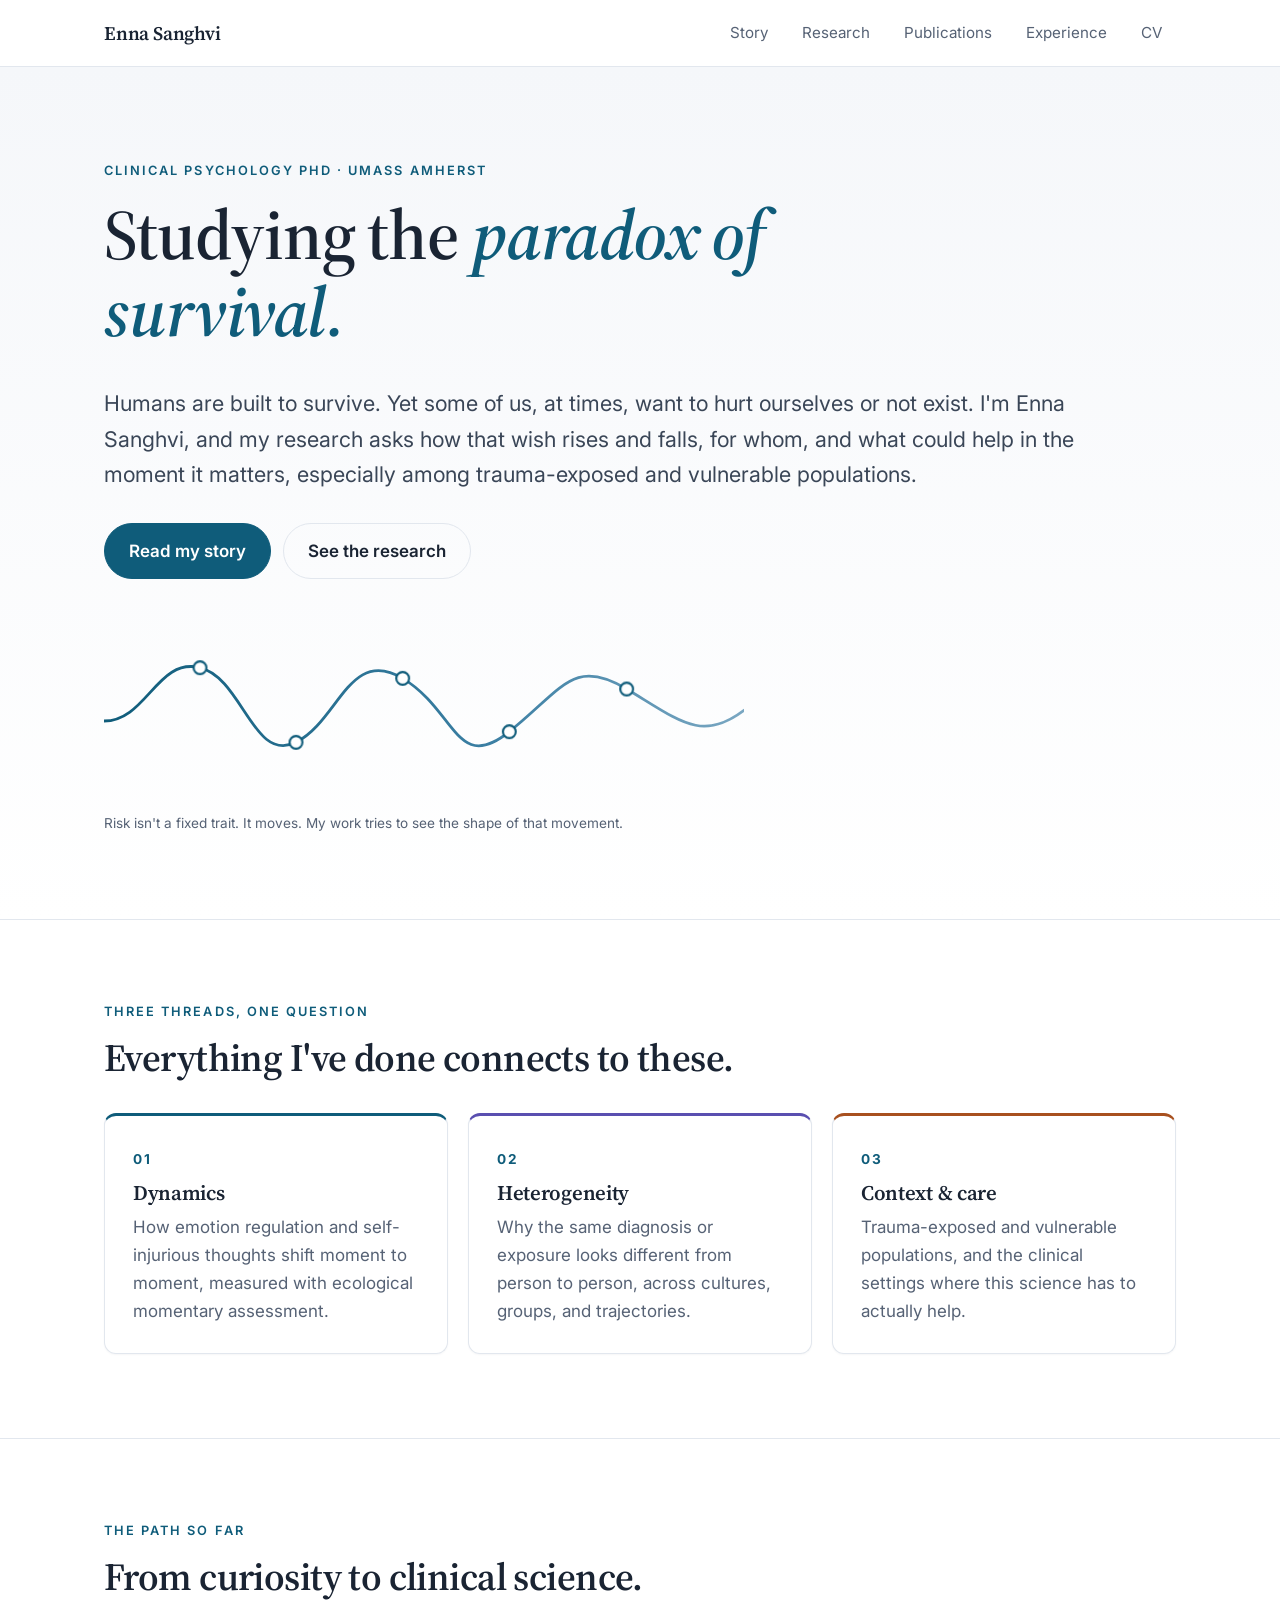
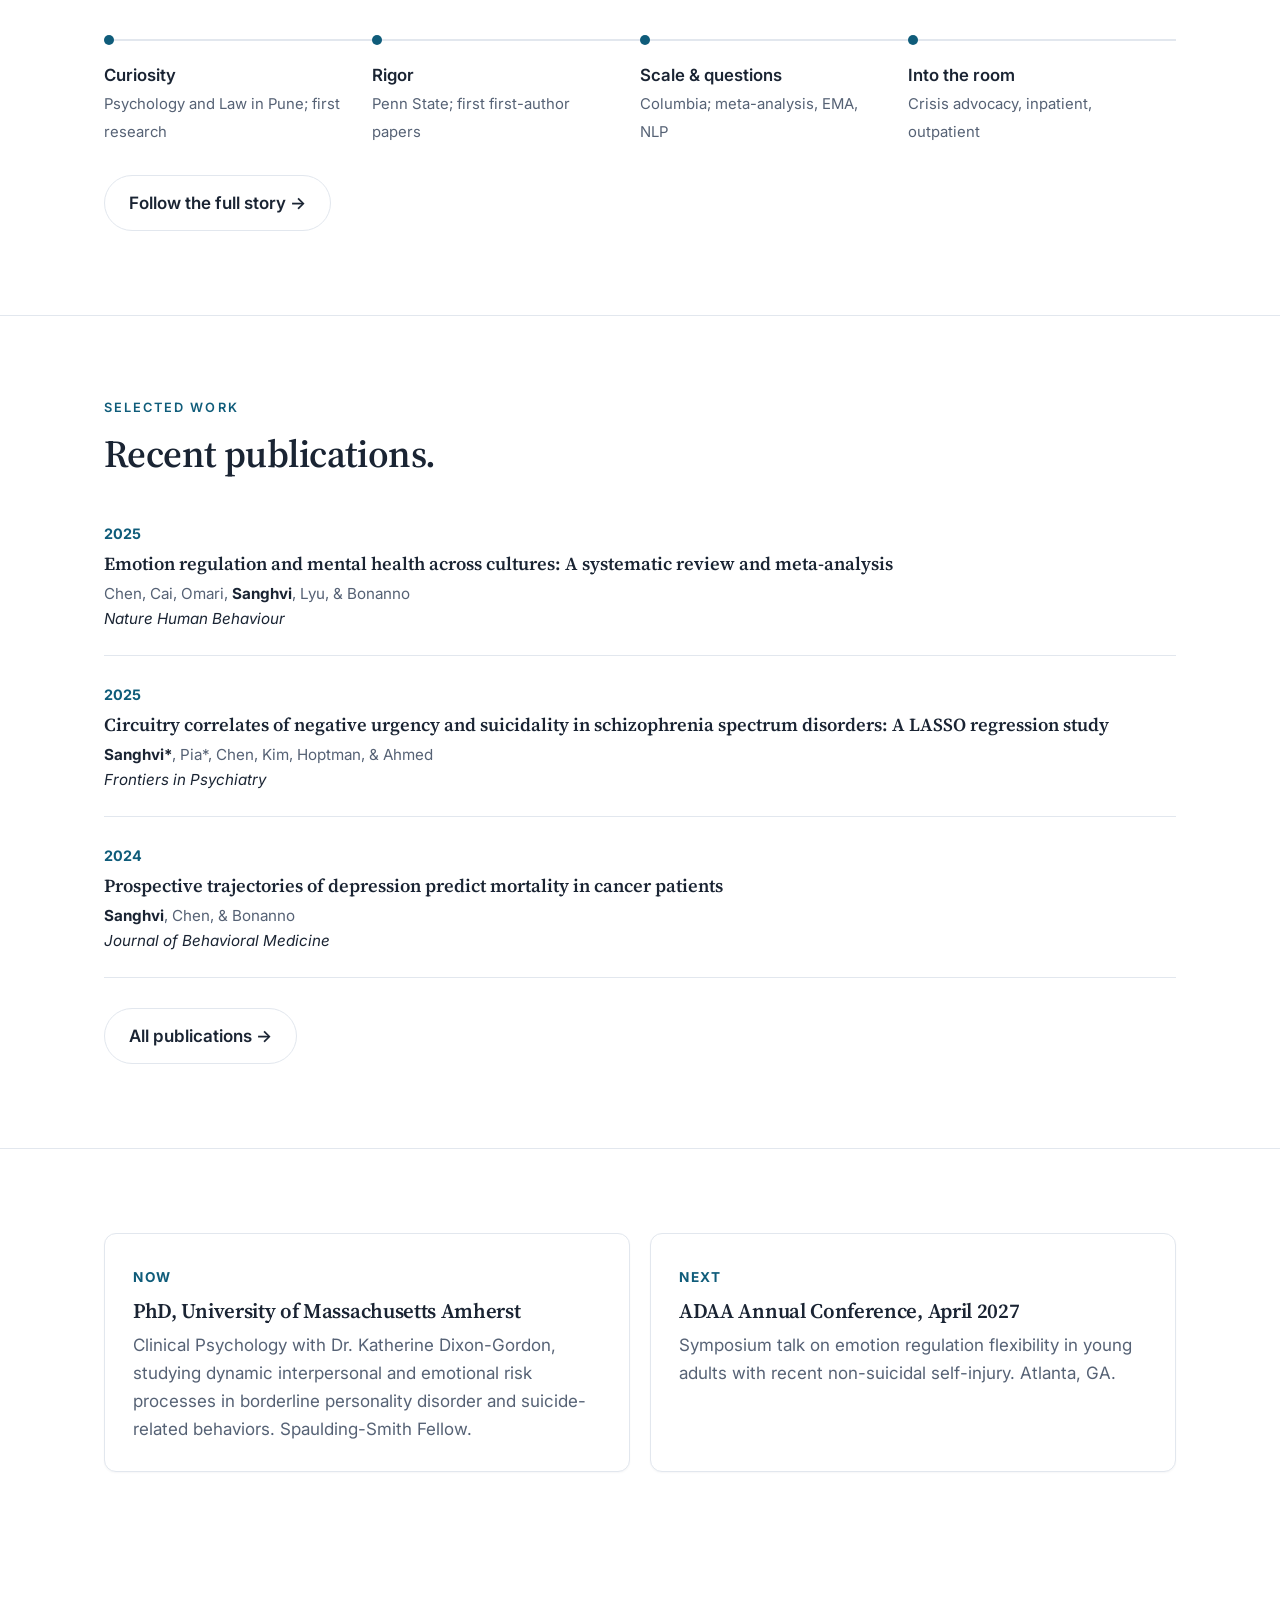
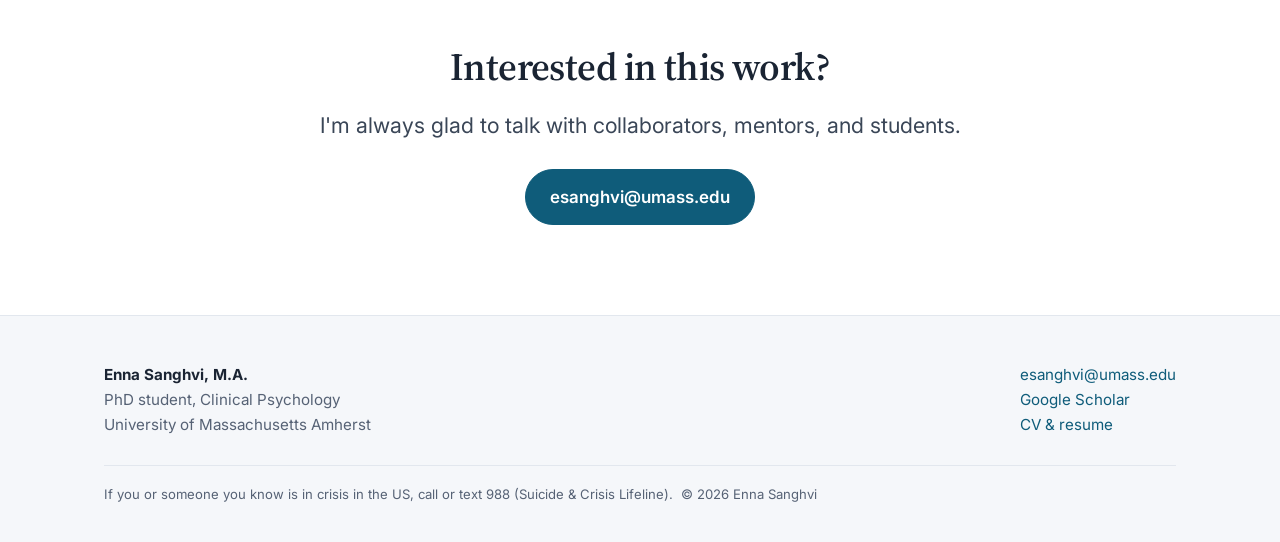
==== index.html @ 1bdb2295 "Add files via upload" ====
<!doctype html>
<html lang="en">
<head>
<meta charset="utf-8">
<meta name="viewport" content="width=device-width,initial-scale=1">
<title>Enna Sanghvi | Clinical Psychology PhD Student</title>
<meta name="description" content="Enna Sanghvi studies how emotion regulation, self-injury, and suicide-related thoughts and behaviors change over time and across contexts. PhD student in Clinical Psychology at UMass Amherst.">
<link rel="preconnect" href="https://fonts.googleapis.com">
<link rel="preconnect" href="https://fonts.gstatic.com" crossorigin>
<link href="https://fonts.googleapis.com/css2?family=Inter:wght@400;500;600&family=Source+Serif+4:ital,wght@0,500;0,600;1,500;1,600&display=swap" rel="stylesheet">
<link rel="stylesheet" href="style.css">
<script>document.documentElement.classList.add('js')</script>
</head>
<body>
<header class="site-header"><div class="wrap bar">
  <a class="brand" href="index.html">Enna Sanghvi</a>
  <button class="burger" aria-label="Menu" aria-expanded="false"><span></span><span></span></button>
  <nav class="nav" id="nav">
    <a href="story.html">Story</a><a href="research.html">Research</a><a href="publications.html">Publications</a><a href="experience.html">Experience</a><a href="cv.html">CV</a>
  </nav>
</div></header>

<main>
<section class="hero"><div class="wrap">
  <span class="eyebrow">Clinical Psychology PhD · UMass Amherst</span>
  <h1>Studying the <span class="grad">paradox of survival.</span></h1>
  <p class="lead">Humans are built to survive. Yet some of us, at times, want to hurt ourselves or not exist. I'm Enna Sanghvi, and my research asks how that wish rises and falls, for whom, and what could help in the moment it matters, especially among trauma-exposed and vulnerable populations.</p>
  <div class="actions">
    <a class="btn primary" href="story.html">Read my story</a>
    <a class="btn" href="research.html">See the research</a>
  </div>
  <svg class="pulse" viewBox="0 0 600 160" role="img" aria-label="A line fluctuating over time with measurement points, illustrating moment-to-moment change">
    <defs><linearGradient id="g" x1="0" x2="1"><stop offset="0" stop-color="#0f5c7a"/><stop offset=".6" stop-color="#3b7fa3"/><stop offset="1" stop-color="#7aa7c2"/></linearGradient></defs>
    <path class="line" d="M0 90 C40 90 50 30 90 40 S140 130 180 110 S230 20 280 50 S330 140 380 100 S440 30 490 60 S560 110 600 80"/>
    <circle cx="90" cy="40" r="6"/><circle cx="180" cy="110" r="6"/><circle cx="280" cy="50" r="6"/><circle cx="380" cy="100" r="6"/><circle cx="490" cy="60" r="6"/>
  </svg>
  <p class="cap">Risk isn't a fixed trait. It moves. My work tries to see the shape of that movement.</p>
</div></section>

<section class="section"><div class="wrap">
  <span class="eyebrow">Three threads, one question</span>
  <h2 class="reveal">Everything I've done connects to these.</h2>
  <div class="grid g3" style="margin-top:34px">
    <a class="card d reveal" href="research.html#dynamics"><span class="num">01</span><h3>Dynamics</h3><p>How emotion regulation and self-injurious thoughts shift moment to moment, measured with ecological momentary assessment.</p></a>
    <a class="card h reveal" href="research.html#heterogeneity"><span class="num">02</span><h3>Heterogeneity</h3><p>Why the same diagnosis or exposure looks different from person to person, across cultures, groups, and trajectories.</p></a>
    <a class="card c reveal" href="research.html#context"><span class="num">03</span><h3>Context &amp; care</h3><p>Trauma-exposed and vulnerable populations, and the clinical settings where this science has to actually help.</p></a>
  </div>
</div></section>

<section class="section"><div class="wrap">
  <span class="eyebrow">The path so far</span>
  <h2 class="reveal">From curiosity to clinical science.</h2>
  <div class="path reveal" style="margin-top:40px">
    <div class="step"><b>Curiosity</b><span>Psychology and Law in Pune; first research</span></div>
    <div class="step"><b>Rigor</b><span>Penn State; first first-author papers</span></div>
    <div class="step"><b>Scale &amp; questions</b><span>Columbia; meta-analysis, EMA, NLP</span></div>
    <div class="step"><b>Into the room</b><span>Crisis advocacy, inpatient, outpatient</span></div>
  </div>
  <div class="actions"><a class="btn" href="story.html">Follow the full story →</a></div>
</div></section>

<section class="section"><div class="wrap">
  <span class="eyebrow">Selected work</span>
  <h2 class="reveal">Recent publications.</h2>
  <ul class="pubs" style="margin-top:20px">
    <li class="pub reveal"><span class="yr">2025</span><div class="t">Emotion regulation and mental health across cultures: A systematic review and meta-analysis</div><div class="a">Chen, Cai, Omari, <b>Sanghvi</b>, Lyu, &amp; Bonanno</div><div class="j">Nature Human Behaviour</div></li>
    <li class="pub reveal"><span class="yr">2025</span><div class="t">Circuitry correlates of negative urgency and suicidality in schizophrenia spectrum disorders: A LASSO regression study</div><div class="a"><b>Sanghvi*</b>, Pia*, Chen, Kim, Hoptman, &amp; Ahmed</div><div class="j">Frontiers in Psychiatry</div></li>
    <li class="pub reveal"><span class="yr">2024</span><div class="t">Prospective trajectories of depression predict mortality in cancer patients</div><div class="a"><b>Sanghvi</b>, Chen, &amp; Bonanno</div><div class="j">Journal of Behavioral Medicine</div></li>
  </ul>
  <div class="actions"><a class="btn" href="publications.html">All publications →</a></div>
</div></section>

<section class="section"><div class="wrap">
  <div class="grid g2">
    <div class="card reveal"><span class="num">NOW</span><h3>PhD, University of Massachusetts Amherst</h3><p>Clinical Psychology with Dr. Katherine Dixon-Gordon, studying dynamic interpersonal and emotional risk processes in borderline personality disorder and suicide-related behaviors. Spaulding-Smith Fellow.</p></div>
    <div class="card reveal"><span class="num">NEXT</span><h3>ADAA Annual Conference, April 2027</h3><p>Symposium talk on emotion regulation flexibility in young adults with recent non-suicidal self-injury. Atlanta, GA.</p></div>
  </div>
</div></section>

<section class="cta"><div class="wrap reveal">
  <h2>Interested in this work?</h2>
  <p class="lead" style="margin:0 auto 26px">I'm always glad to talk with collaborators, mentors, and students.</p>
  <a class="btn primary" href="mailto:esanghvi@umass.edu">esanghvi@umass.edu</a>
</div></section>
</main>

<footer class="site-footer"><div class="wrap">
  <div class="foot-grid">
    <div><strong>Enna Sanghvi, M.A.</strong><br>PhD student, Clinical Psychology<br>University of Massachusetts Amherst</div>
    <div><a href="mailto:esanghvi@umass.edu">esanghvi@umass.edu</a><br><a href="https://scholar.google.com/citations?user=xVCnvcsAAAAJ&amp;hl=en">Google Scholar</a><br><a href="cv.html">CV &amp; resume</a></div>
  </div>
  <p class="fine">If you or someone you know is in crisis in the US, call or text 988 (Suicide &amp; Crisis Lifeline). &nbsp;© <span id="yr"></span> Enna Sanghvi</p>
</div></footer>
<script src="script.js"></script>
</body>
</html>
---- style.css ----
:root{
  --bg:#ffffff;--bg2:#f5f7fa;--card:#ffffff;--line:#e2e7ee;--text:#1a2433;--muted:#566275;
  --accent:#0f5c7a;--accent2:#a8501f;--accent3:#5a4fb0;--maxw:1120px;--r:12px;
  --sans:"Inter",system-ui,-apple-system,"Segoe UI",Roboto,sans-serif;
  --disp:"Source Serif 4",Georgia,"Times New Roman",serif;
  --ui:"Inter",system-ui,sans-serif;
}
*{box-sizing:border-box}
html{scroll-behavior:smooth}
body{margin:0;background:var(--bg);color:var(--text);font:17px/1.65 var(--sans);-webkit-font-smoothing:antialiased}
[hidden]{display:none!important}
a{color:var(--accent);text-decoration:none}
a:hover{text-decoration:underline}
img,svg{max-width:100%}
.wrap{max-width:var(--maxw);margin:0 auto;padding:0 24px}

/* header */
.site-header{position:sticky;top:0;z-index:50;backdrop-filter:blur(14px);background:rgba(255,255,255,.9);border-bottom:1px solid var(--line)}
.bar{display:flex;align-items:center;justify-content:space-between;height:66px}
.brand{font:600 1.2rem var(--disp);color:var(--text);letter-spacing:-.01em}
.brand:hover{text-decoration:none;color:var(--accent)}
.nav{display:flex;gap:6px}
.nav a{color:var(--muted);padding:8px 14px;border-radius:999px;font-size:.95rem}
.nav a:hover{color:var(--text);background:var(--card);text-decoration:none}
.nav a.active{color:#fff;background:var(--accent)}
.burger{display:none;background:none;border:0;width:40px;height:40px;cursor:pointer;position:relative}
.burger span{position:absolute;left:9px;right:9px;height:2px;background:var(--text);transition:.25s}
.burger span:first-child{top:15px}.burger span:last-child{top:23px}
.burger[aria-expanded=true] span:first-child{top:19px;transform:rotate(45deg)}
.burger[aria-expanded=true] span:last-child{top:19px;transform:rotate(-45deg)}

/* type */
h1,h2,h3{font-family:var(--disp);line-height:1.1;letter-spacing:-.015em;margin:0 0 .5em}
h1{font-size:clamp(2.4rem,6vw,4.4rem);font-weight:600}
h2{font-size:clamp(1.7rem,3.6vw,2.4rem);font-weight:600}
h3{font-size:1.3rem;font-weight:600}
p{margin:0 0 1.1em}
.eyebrow{font:600 .8rem var(--ui);letter-spacing:.16em;text-transform:uppercase;color:var(--accent);margin-bottom:18px;display:block}
.lead{font-size:clamp(1.1rem,2vw,1.35rem);color:#3a4657;max-width:46em}
.grad{color:var(--accent);font-style:italic}
.muted{color:var(--muted)}

/* layout */
.section{padding:84px 0;border-top:1px solid var(--line)}
.section:first-of-type{border-top:0}
.page-head{padding:92px 0 40px;background:linear-gradient(180deg,var(--bg2),var(--bg))}
.hero{padding:96px 0 70px;background:linear-gradient(180deg,var(--bg2),var(--bg))}
.hero h1{max-width:12em}
.actions{display:flex;flex-wrap:wrap;gap:12px;margin-top:30px}
.btn{display:inline-block;padding:13px 24px;border-radius:999px;font-weight:600;border:1px solid var(--line);color:var(--text);transition:.2s}
.btn:hover{text-decoration:none;border-color:var(--accent);transform:translateY(-2px)}
.btn.primary{background:var(--accent);color:#fff;border-color:var(--accent)}
.btn.primary:hover{box-shadow:0 8px 30px rgba(15,92,122,.25)}
.grid{display:grid;gap:20px}
.g3{grid-template-columns:repeat(3,1fr)}
.g2{grid-template-columns:repeat(2,1fr)}
.card{background:var(--card);border:1px solid var(--line);border-radius:var(--r);padding:28px;transition:.25s;box-shadow:0 1px 2px rgba(20,35,60,.04)}
a.card{display:block;color:inherit}
a.card:hover{text-decoration:none;border-color:var(--accent);transform:translateY(-3px);box-shadow:0 10px 28px rgba(20,35,60,.10)}
.card .num{font:700 .85rem var(--ui);color:var(--accent);letter-spacing:.12em}
.card h3{margin:10px 0 8px}
.card p{color:var(--muted);margin:0}
.card.d{border-top:3px solid var(--accent)}
.card.h{border-top:3px solid var(--accent3)}
.card.c{border-top:3px solid var(--accent2)}
.chip{display:inline-block;font:600 .72rem var(--ui);letter-spacing:.08em;text-transform:uppercase;padding:4px 10px;border-radius:999px;border:1px solid var(--line);color:var(--muted);margin:0 6px 6px 0}
.chip.dynamics{color:var(--accent);border-color:rgba(15,92,122,.4)}
.chip.heterogeneity{color:var(--accent3);border-color:rgba(90,79,176,.4)}
.chip.context{color:var(--accent2);border-color:rgba(168,80,31,.4)}

/* hero visual */
.pulse{width:100%;max-width:640px;margin-top:46px}
.pulse .line{fill:none;stroke:url(#g);stroke-width:2.6;stroke-linecap:round;stroke-dasharray:1400;stroke-dashoffset:1400;animation:draw 3.6s .3s ease forwards}
.pulse circle{fill:#fff;stroke:var(--accent);stroke-width:2;opacity:0;animation:pop .5s ease forwards}
.pulse circle:nth-of-type(1){animation-delay:.9s}.pulse circle:nth-of-type(2){animation-delay:1.5s}
.pulse circle:nth-of-type(3){animation-delay:2.1s}.pulse circle:nth-of-type(4){animation-delay:2.7s}
.pulse circle:nth-of-type(5){animation-delay:3.3s}
.cap{font-size:.85rem;color:var(--muted);margin-top:8px}
@keyframes draw{to{stroke-dashoffset:0}}
@keyframes pop{to{opacity:1}}

/* path steps */
.path{display:grid;grid-template-columns:repeat(4,1fr);gap:0;counter-reset:s}
.step{padding:24px 22px 0 0;border-top:2px solid var(--line);position:relative}
.step::before{content:"";position:absolute;top:-6px;left:0;width:10px;height:10px;border-radius:50%;background:var(--accent)}
.step b{display:block;font:600 1.05rem var(--ui);margin-bottom:4px}
.step span{color:var(--muted);font-size:.93rem}

/* chapters (story) */
.chapter{display:grid;grid-template-columns:220px 1fr;gap:40px;padding:56px 0;border-top:1px solid var(--line)}
.chapter .side{position:sticky;top:100px;align-self:start}
.chapter .big{font:600 3.6rem/1 var(--disp);color:var(--line)}
.chapter .when{color:var(--muted);font-size:.9rem;margin-top:8px}
.chapter h2{font-size:clamp(1.6rem,3.4vw,2.2rem)}
.pull{margin:28px 0;padding:6px 0 6px 22px;border-left:3px solid var(--accent);font:500 1.25rem/1.45 var(--disp);color:var(--text)}
.thread{background:var(--bg2);border:1px solid var(--line);border-radius:14px;padding:16px 20px;margin-top:22px;font-size:.95rem;color:var(--muted)}
.thread b{color:var(--text)}

/* theme blocks (research) */
.theme{display:grid;grid-template-columns:1fr 1fr;gap:48px;padding:60px 0;border-top:1px solid var(--line)}
.theme ul{padding-left:1.1em;color:var(--muted)}
.theme li{margin-bottom:.5em}
.tag-row{margin-top:18px}
.method{display:flex;flex-wrap:wrap;gap:10px}
.method span{background:var(--card);border:1px solid var(--line);padding:8px 16px;border-radius:999px;font-size:.92rem}

/* filters */
.filters{display:flex;flex-wrap:wrap;gap:8px;margin:0 0 30px}
.filters button{background:none;color:var(--muted);border:1px solid var(--line);border-radius:999px;padding:8px 18px;font:600 .88rem var(--sans);cursor:pointer;transition:.2s}
.filters button:hover{color:var(--text);border-color:var(--muted)}
.filters button.on{background:var(--accent);color:#fff;border-color:var(--accent)}

/* pubs */
.pubs{list-style:none;margin:0;padding:0}
.pub{padding:24px 0;border-bottom:1px solid var(--line)}
.pub .yr{font:700 .9rem var(--ui);color:var(--accent)}
.pub .t{font:600 1.15rem/1.4 var(--disp);margin:4px 0}
.pub .a{color:var(--muted);font-size:.95rem}
.pub .a b{color:var(--text)}
.pub .j{font-style:italic;font-size:.95rem}
.sub-h{margin:64px 0 18px;font-size:1.5rem}

/* timeline (experience) */
.tl{list-style:none;margin:0;padding:0 0 0 26px;border-left:2px solid var(--line)}
.tl li{position:relative;padding:0 0 38px 14px}
.tl li::before{content:"";position:absolute;left:-34px;top:8px;width:12px;height:12px;border-radius:50%;background:var(--bg);border:2px solid var(--accent)}
.tl li[data-tags~=clinical]::before{border-color:var(--accent2)}
.tl .date{font:600 .8rem var(--ui);letter-spacing:.08em;text-transform:uppercase;color:var(--muted)}
.tl h3{margin:4px 0 2px;font-size:1.2rem}
.tl .org{color:var(--accent);font-size:.95rem;margin-bottom:8px}
.tl p{color:var(--muted);margin:0 0 .5em;font-size:.98rem}
.tl ul{margin:6px 0 0;padding-left:1.1em;color:var(--muted);font-size:.98rem}
.legend{display:flex;gap:18px;font-size:.85rem;color:var(--muted);margin-bottom:26px}
.legend i{display:inline-block;width:10px;height:10px;border-radius:50%;margin-right:6px;border:2px solid var(--accent)}
.legend i.cl{border-color:var(--accent2)}

/* cv */
.cv-grid{display:grid;grid-template-columns:200px 1fr;gap:20px 40px;padding:36px 0;border-top:1px solid var(--line)}
.cv-grid h2{font-size:1.15rem;color:var(--accent);letter-spacing:.04em}
.cv-row{display:flex;gap:20px;padding:0 0 14px}
.cv-row .y{min-width:96px;color:var(--muted);font-size:.92rem}
.cv-list{list-style:none;margin:0;padding:0}
.cv-list li{padding:0 0 10px;color:#3a4657}
details{background:var(--card);border:1px solid var(--line);border-radius:14px;padding:16px 20px}
summary{cursor:pointer;font-weight:600}
details ul{columns:2;column-gap:32px;color:var(--muted);font-size:.93rem;padding-left:1.1em}

/* cta + footer */
.cta{text-align:center;padding:90px 0}
.cta h2{max-width:14em;margin-left:auto;margin-right:auto}
.site-footer{border-top:1px solid var(--line);padding:46px 0 36px;background:var(--bg2);color:var(--muted);font-size:.95rem}
.foot-grid{display:flex;justify-content:space-between;gap:24px;flex-wrap:wrap}
.site-footer strong{color:var(--text)}
.fine{margin:28px 0 0;font-size:.82rem;border-top:1px solid var(--line);padding-top:18px}

/* reveal */
.js .reveal{opacity:0;transform:translateY(22px);transition:opacity .7s ease,transform .7s ease}
.js .reveal.in{opacity:1;transform:none}

@media(max-width:860px){
  .g3,.g2,.theme{grid-template-columns:1fr}
  .path{grid-template-columns:1fr 1fr;row-gap:30px}
  .chapter{grid-template-columns:1fr;gap:10px}
  .chapter .side{position:static;display:flex;align-items:baseline;gap:16px}
  .chapter .big{font-size:2.6rem}
  .cv-grid{grid-template-columns:1fr;gap:8px}
  details ul{columns:1}
  .burger{display:block}
  .nav{display:none;position:absolute;top:66px;left:0;right:0;background:var(--bg);flex-direction:column;padding:14px 24px 20px;border-bottom:1px solid var(--line)}
  .nav.open{display:flex}
  .section{padding:60px 0}
}
@media(prefers-reduced-motion:reduce){
  *{animation:none!important;transition:none!important}
  .pulse .line{stroke-dashoffset:0}.pulse circle{opacity:1}
  .js .reveal{opacity:1;transform:none}
}
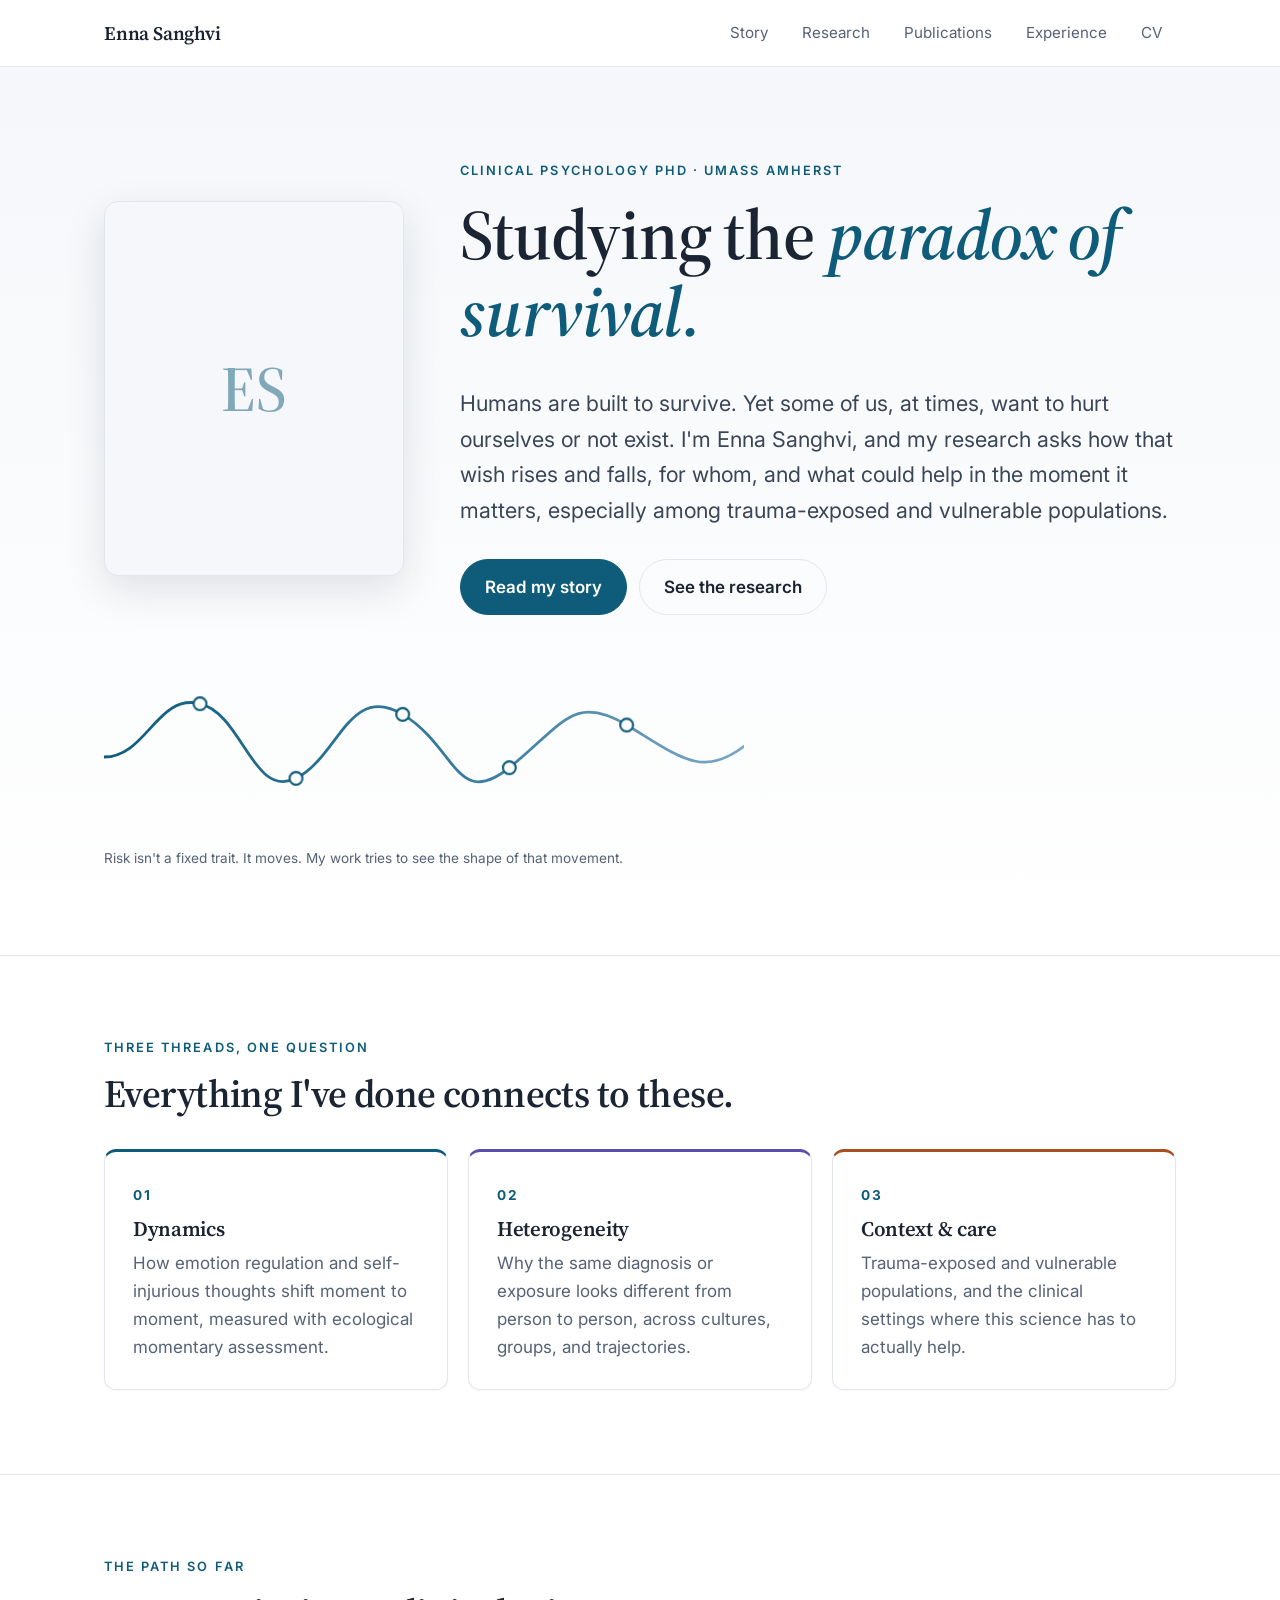
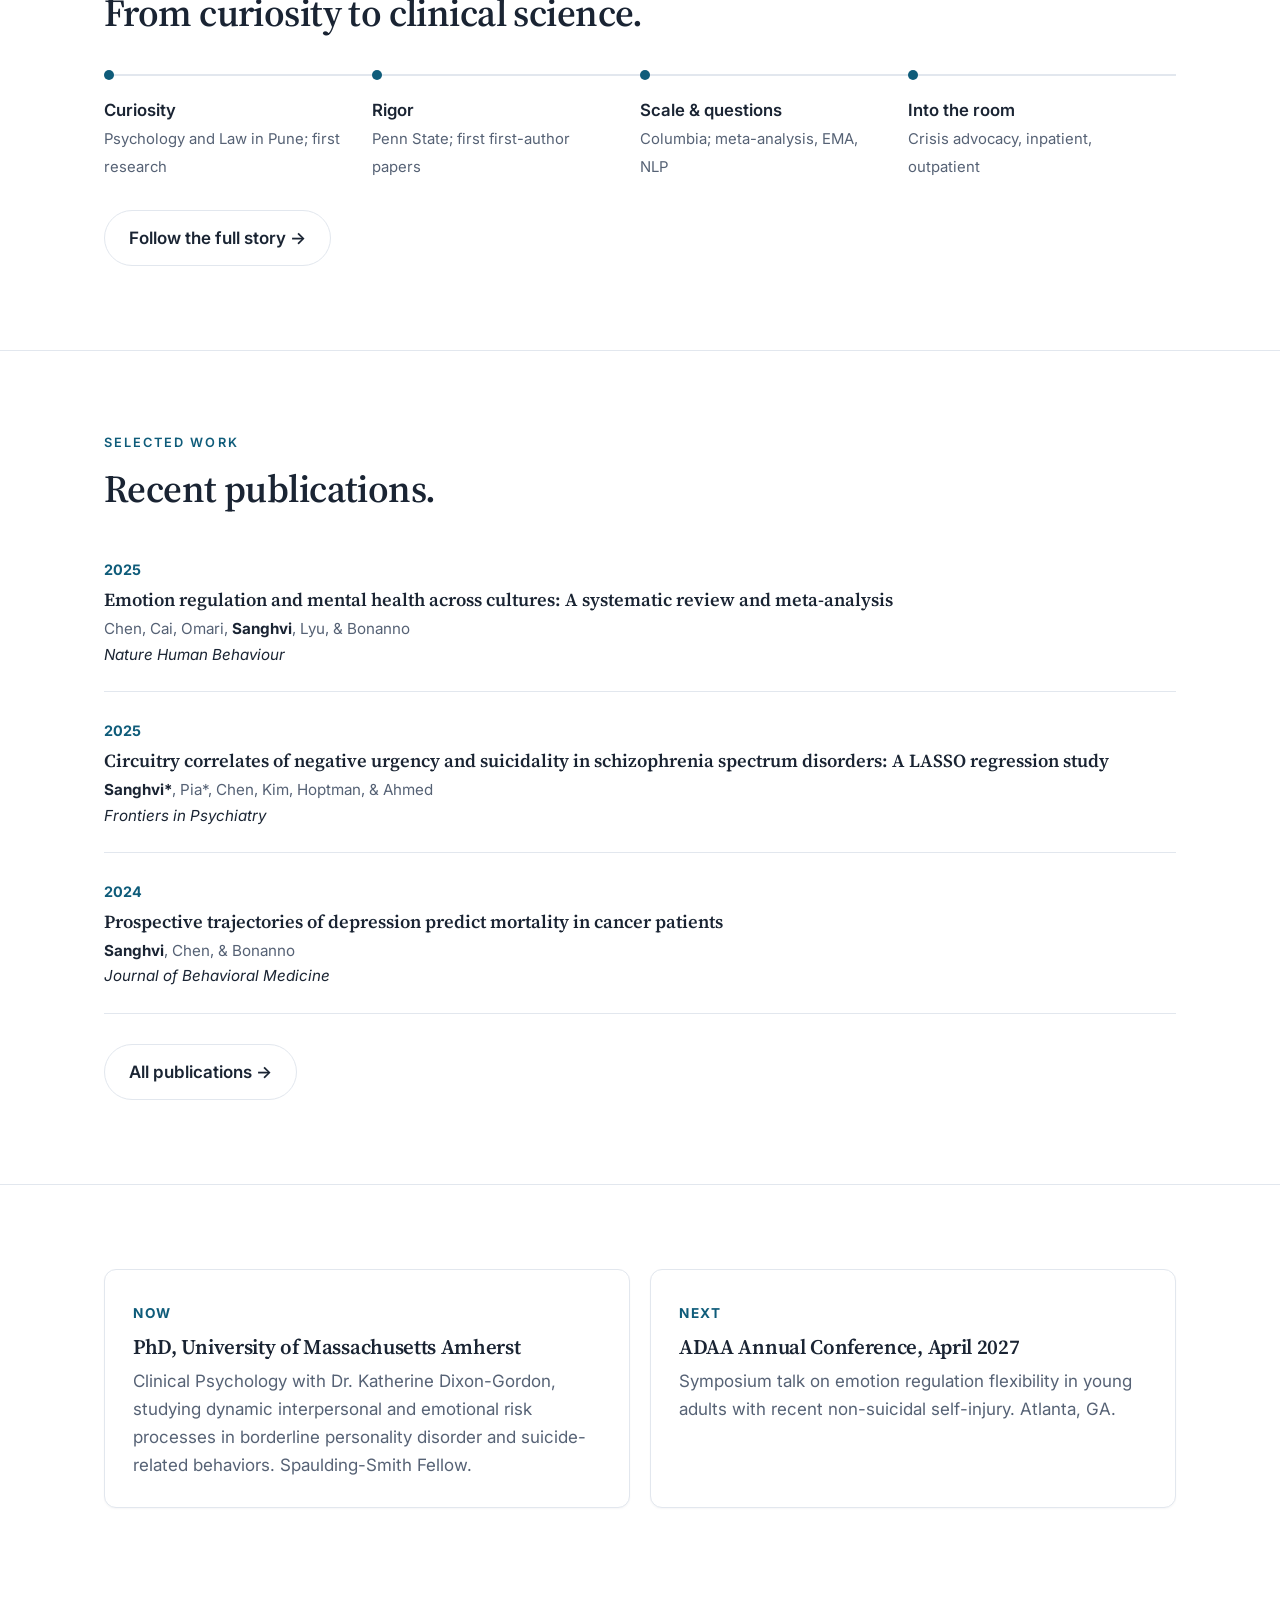
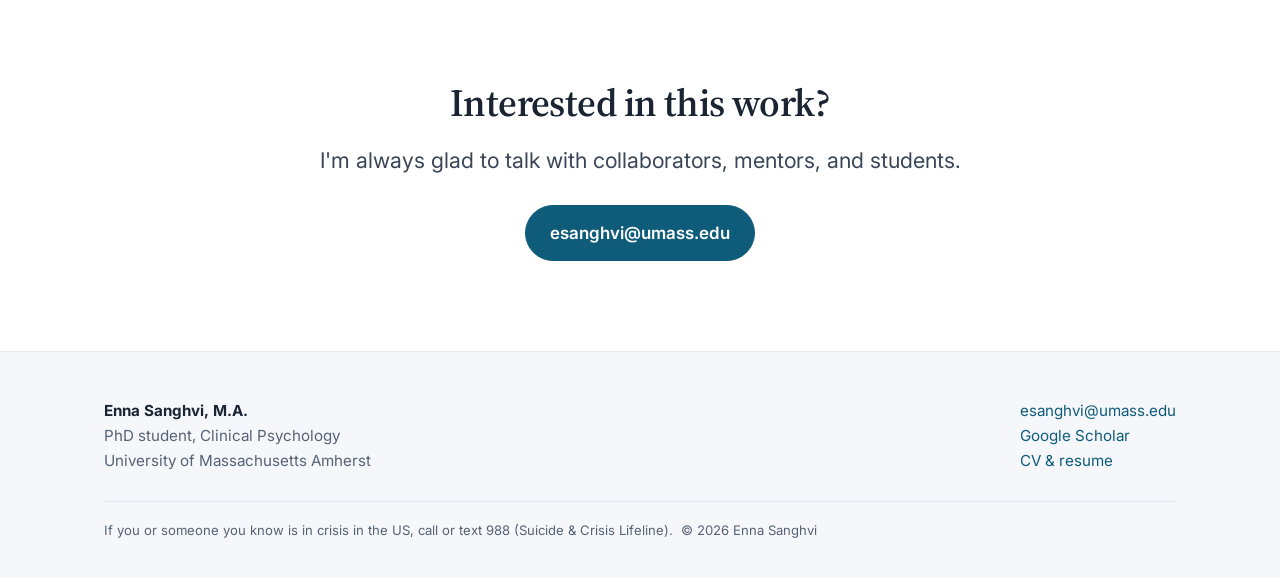
==== commit 2a2ea801: "Add files via upload" ====
--- a/index.html
+++ b/index.html
@@ -22,12 +22,17 @@
 
 <main>
 <section class="hero"><div class="wrap">
+  <div class="hero-grid">
+  <figure class="portrait"><img src="assets/headshot.jpg" alt="Portrait of Enna Sanghvi" width="640" height="800" onerror="this.parentNode.classList.add('noimg');this.remove()"></figure>
+  <div class="hero-text">
   <span class="eyebrow">Clinical Psychology PhD · UMass Amherst</span>
   <h1>Studying the <span class="grad">paradox of survival.</span></h1>
   <p class="lead">Humans are built to survive. Yet some of us, at times, want to hurt ourselves or not exist. I'm Enna Sanghvi, and my research asks how that wish rises and falls, for whom, and what could help in the moment it matters, especially among trauma-exposed and vulnerable populations.</p>
   <div class="actions">
     <a class="btn primary" href="story.html">Read my story</a>
     <a class="btn" href="research.html">See the research</a>
+  </div>
+  </div>
   </div>
   <svg class="pulse" viewBox="0 0 600 160" role="img" aria-label="A line fluctuating over time with measurement points, illustrating moment-to-moment change">
     <defs><linearGradient id="g" x1="0" x2="1"><stop offset="0" stop-color="#0f5c7a"/><stop offset=".6" stop-color="#3b7fa3"/><stop offset="1" stop-color="#7aa7c2"/></linearGradient></defs>
--- a/style.css
+++ b/style.css
@@ -175,3 +175,14 @@
   .pulse .line{stroke-dashoffset:0}.pulse circle{opacity:1}
   .js .reveal{opacity:1;transform:none}
 }
+
+/* portrait */
+.hero-grid{display:grid;grid-template-columns:300px 1fr;gap:56px;align-items:center}
+.hero-grid .hero-text h1{max-width:none}
+.portrait{margin:0;position:relative;width:100%;aspect-ratio:4/5;border-radius:14px;overflow:hidden;border:1px solid var(--line);box-shadow:0 14px 40px rgba(20,35,60,.12);background:var(--bg2)}
+.portrait img{width:100%;height:100%;object-fit:cover;display:block}
+.portrait.noimg::after{content:"ES";position:absolute;inset:0;display:flex;align-items:center;justify-content:center;font:600 4rem var(--disp);color:var(--accent);opacity:.5}
+@media(max-width:860px){
+  .hero-grid{grid-template-columns:1fr;gap:28px}
+  .portrait{max-width:240px}
+}
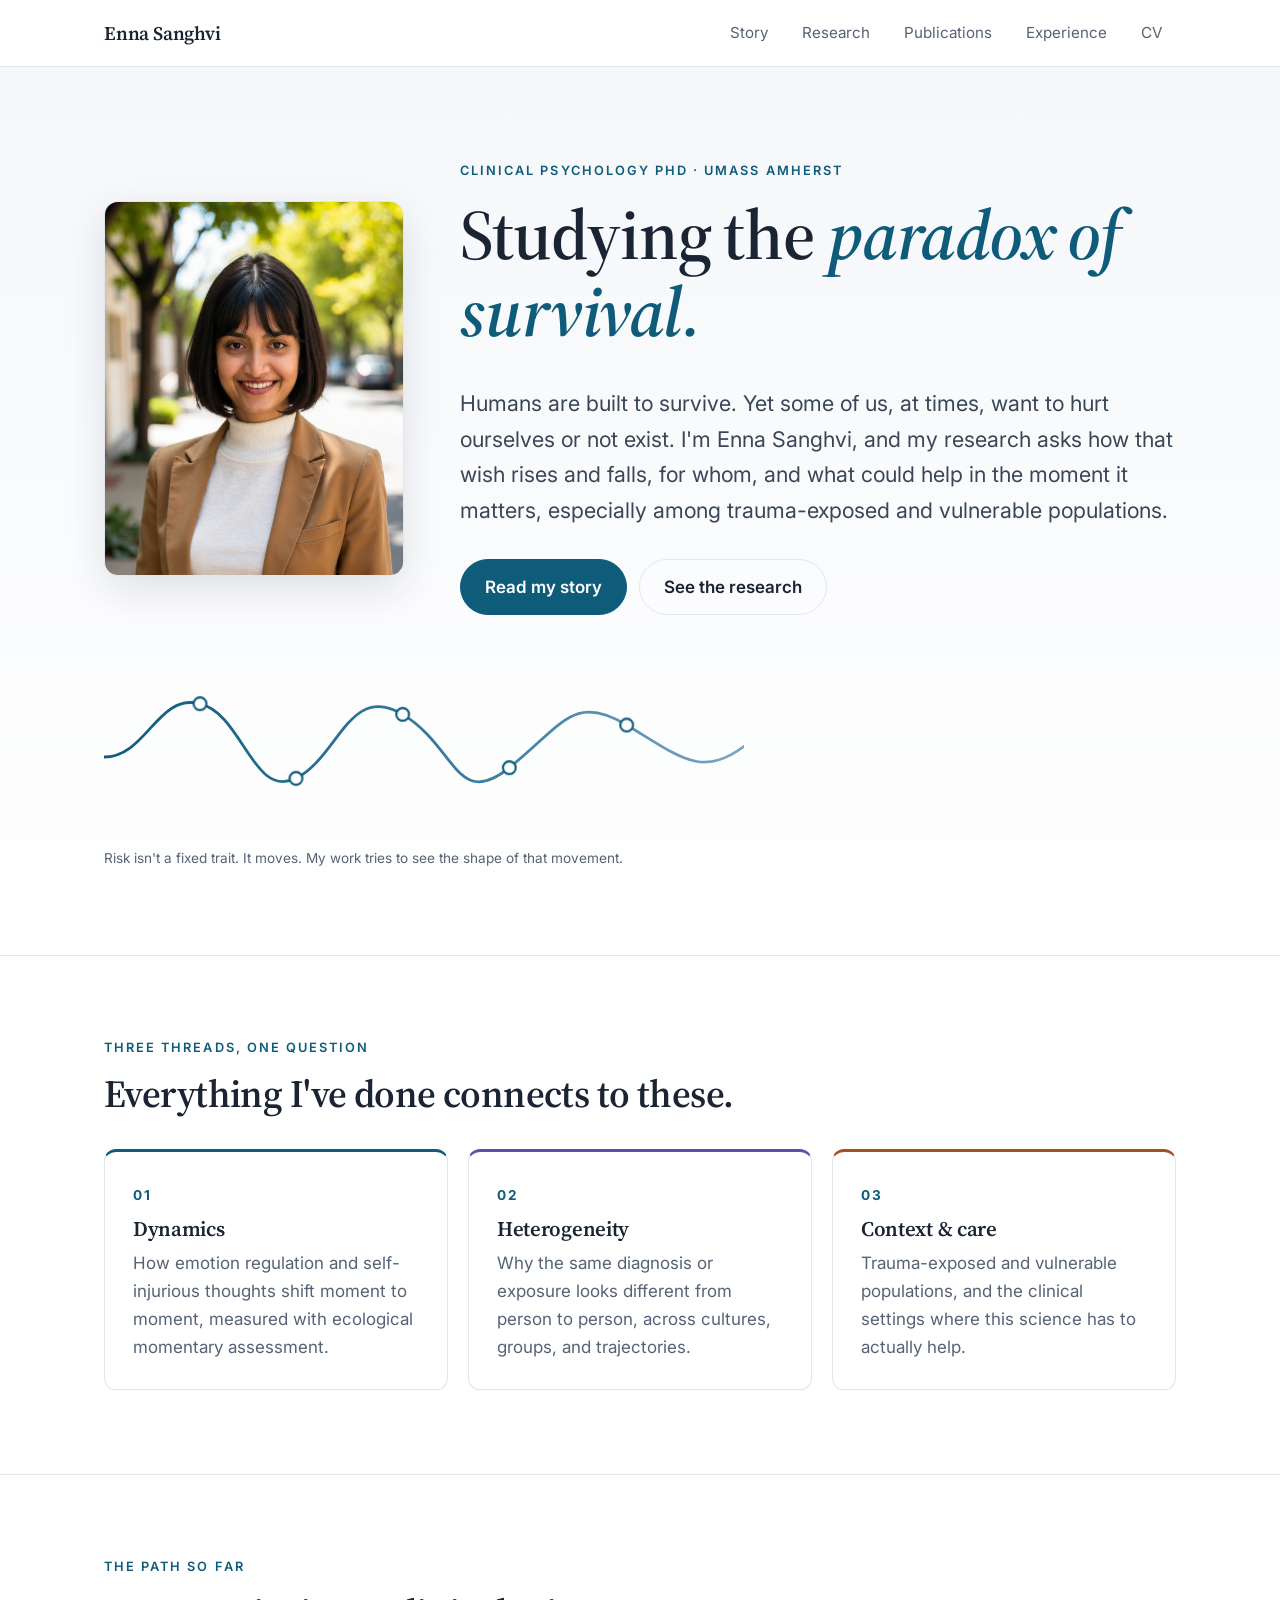
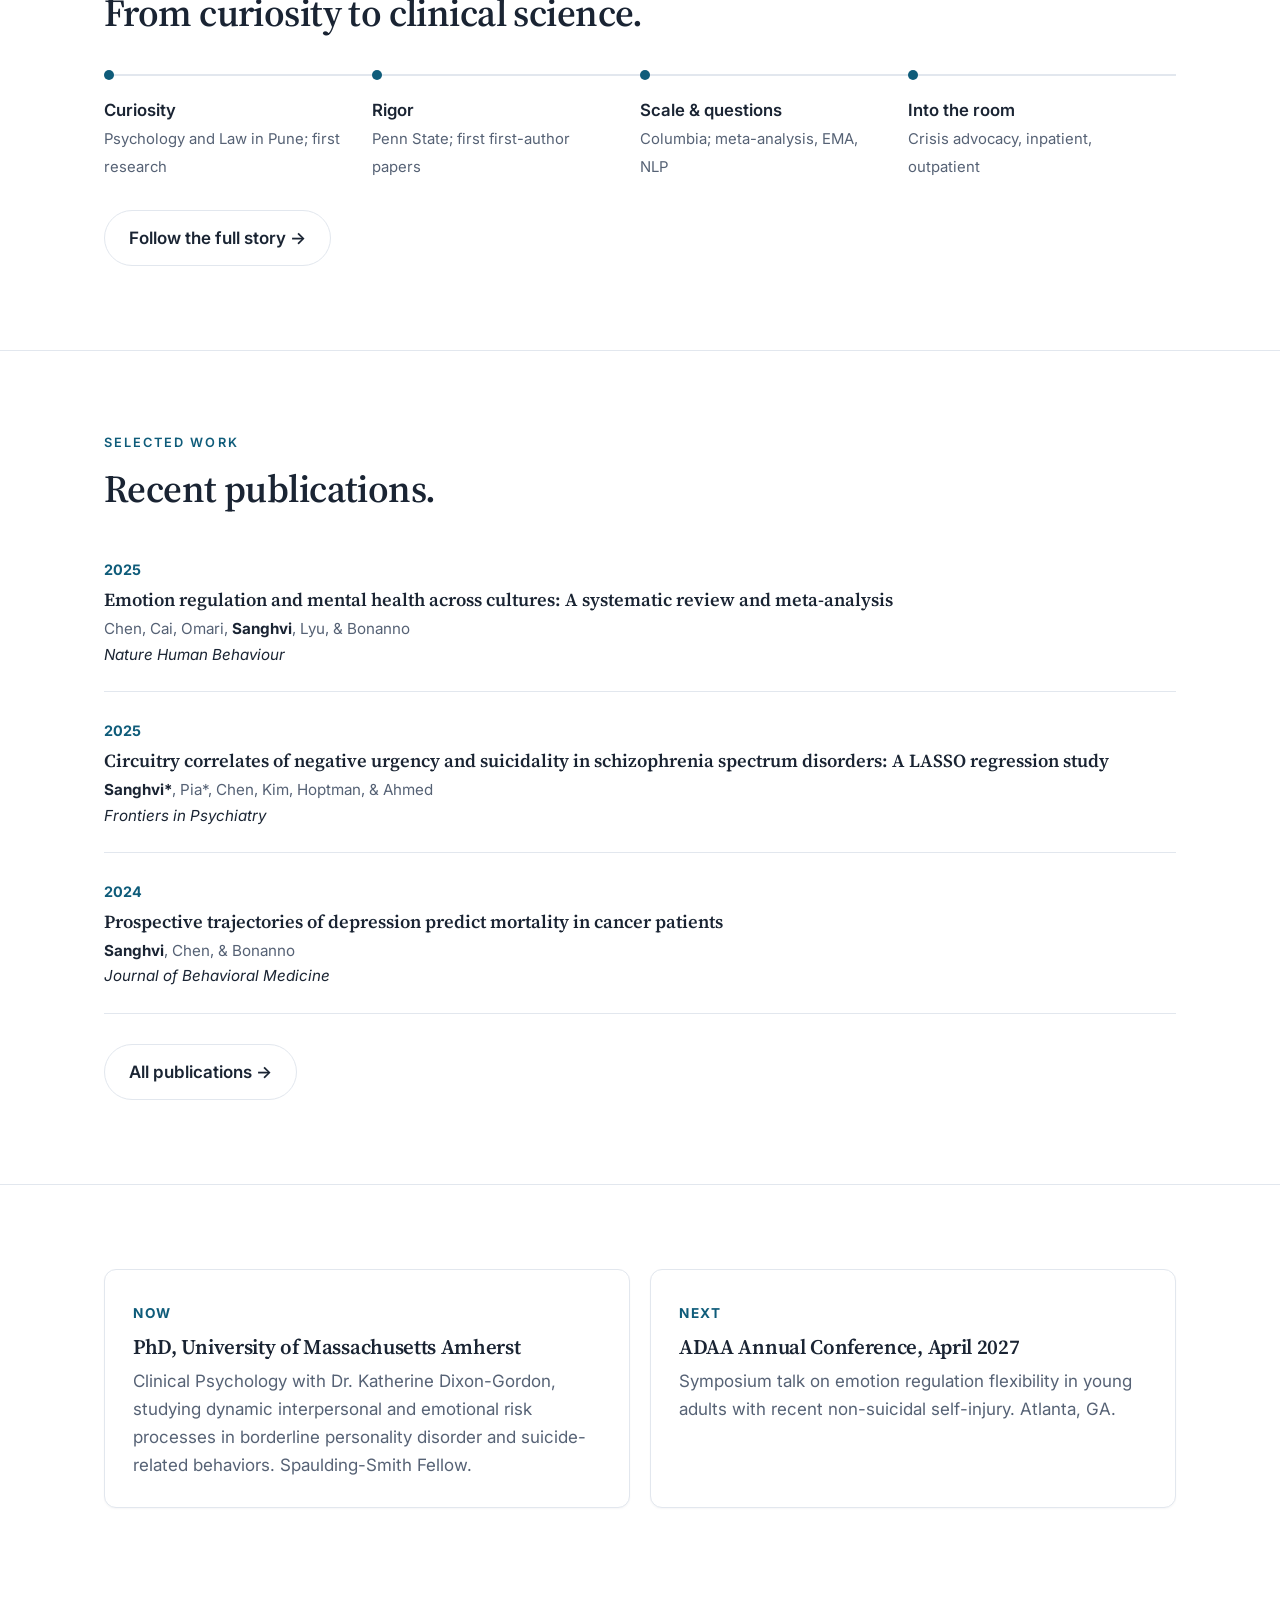
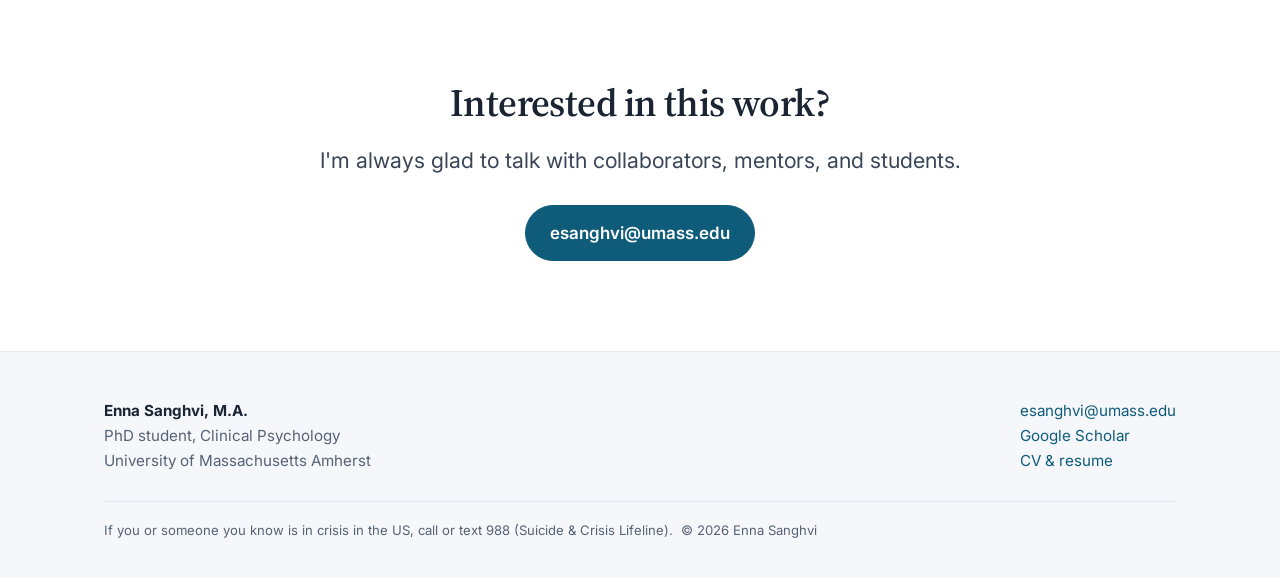
==== commit e1c1ce5d: "Add files via upload" ====
--- a/index.html
+++ b/index.html
@@ -23,7 +23,7 @@
 <main>
 <section class="hero"><div class="wrap">
   <div class="hero-grid">
-  <figure class="portrait"><img src="assets/headshot.jpg" alt="Portrait of Enna Sanghvi" width="640" height="800" onerror="this.parentNode.classList.add('noimg');this.remove()"></figure>
+  <figure class="portrait"><img src="Enna_Sanghvi.png" alt="Portrait of Enna Sanghvi" width="1254" height="1254" onerror="this.parentNode.classList.add('noimg');this.remove()"></figure>
   <div class="hero-text">
   <span class="eyebrow">Clinical Psychology PhD · UMass Amherst</span>
   <h1>Studying the <span class="grad">paradox of survival.</span></h1>
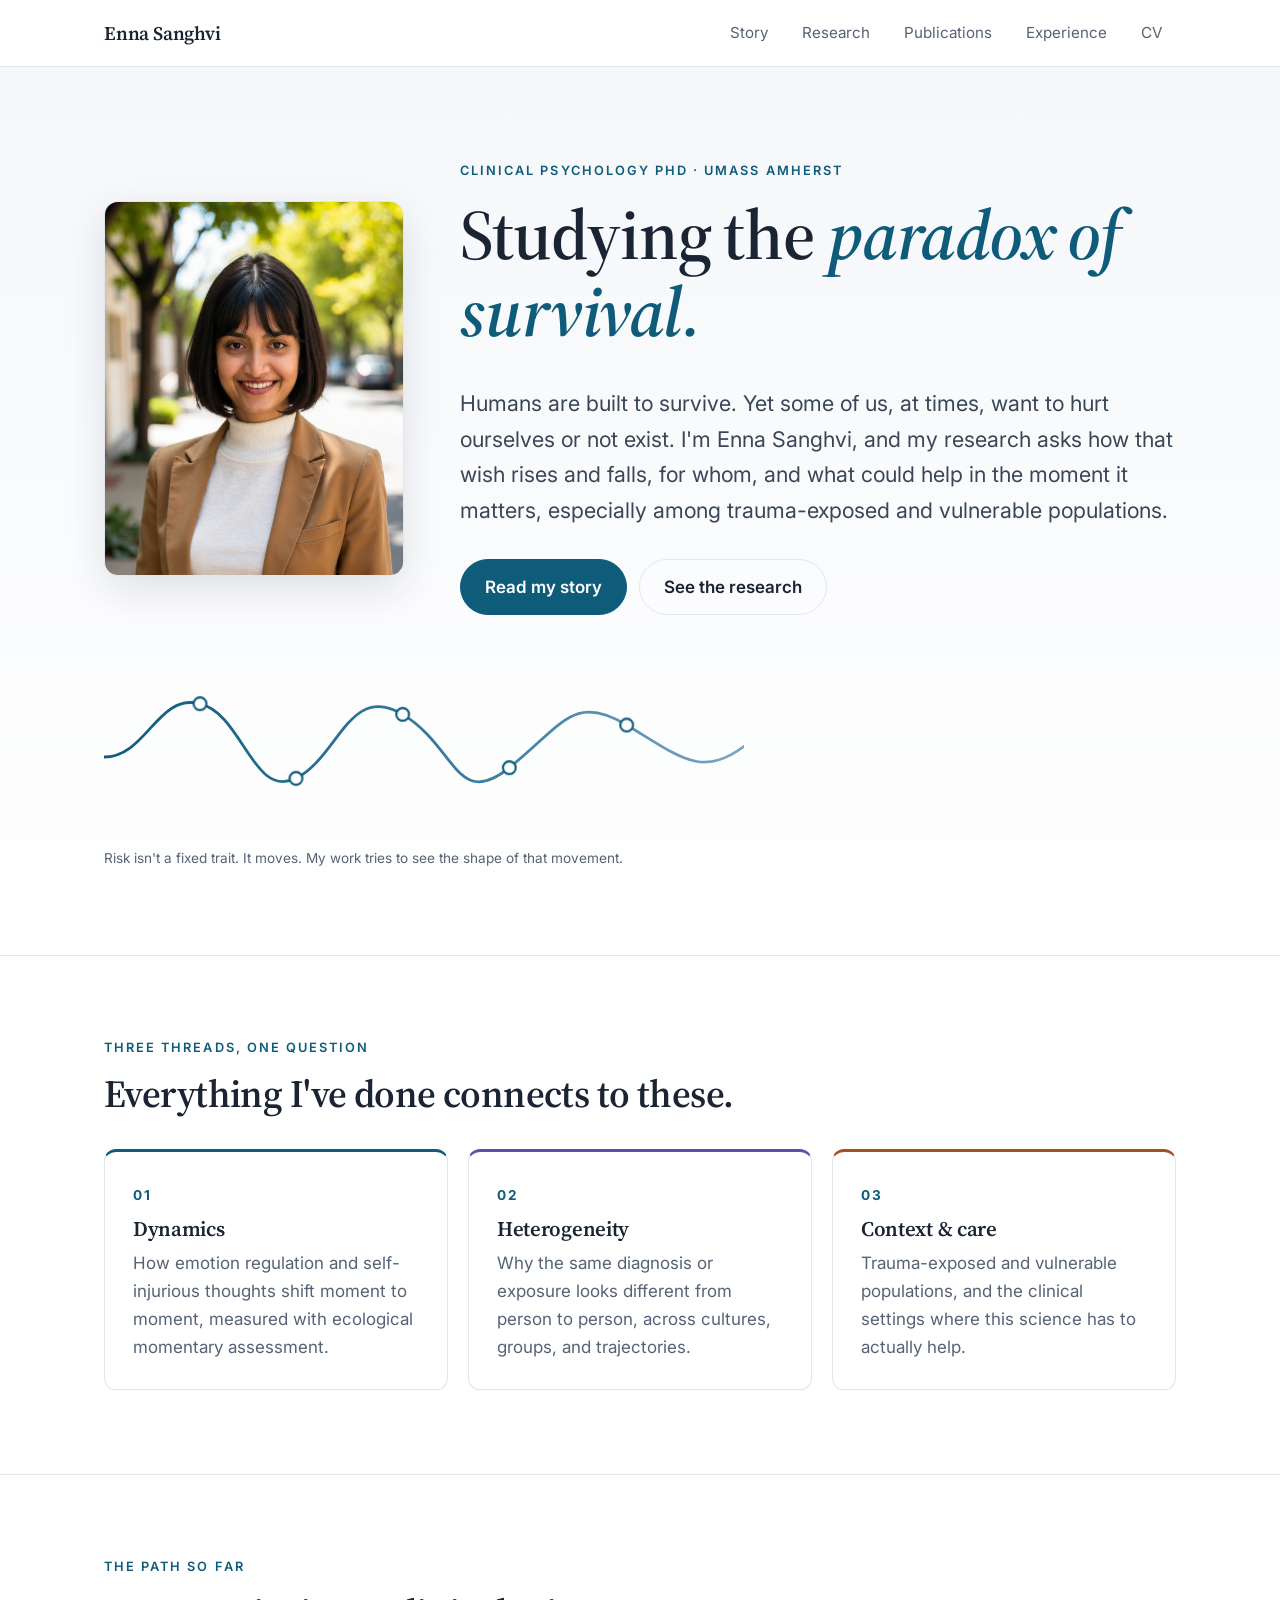
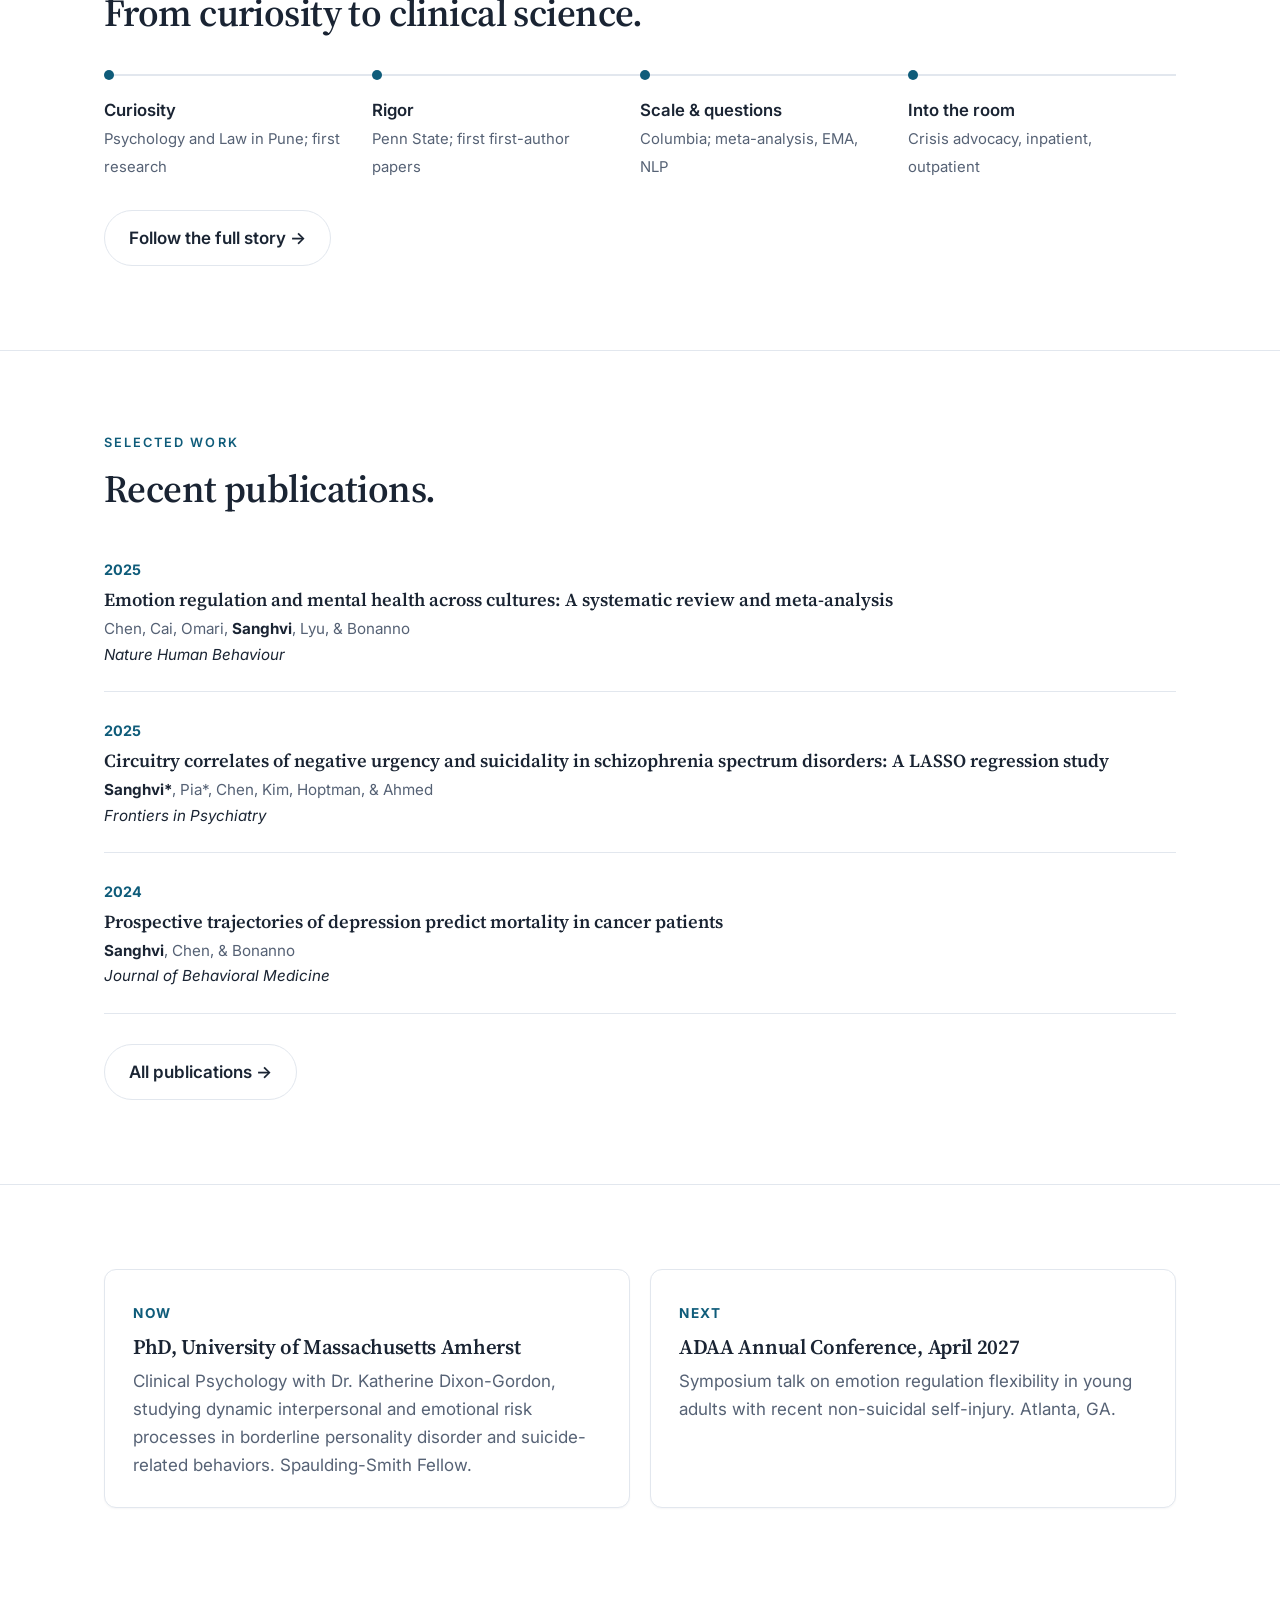
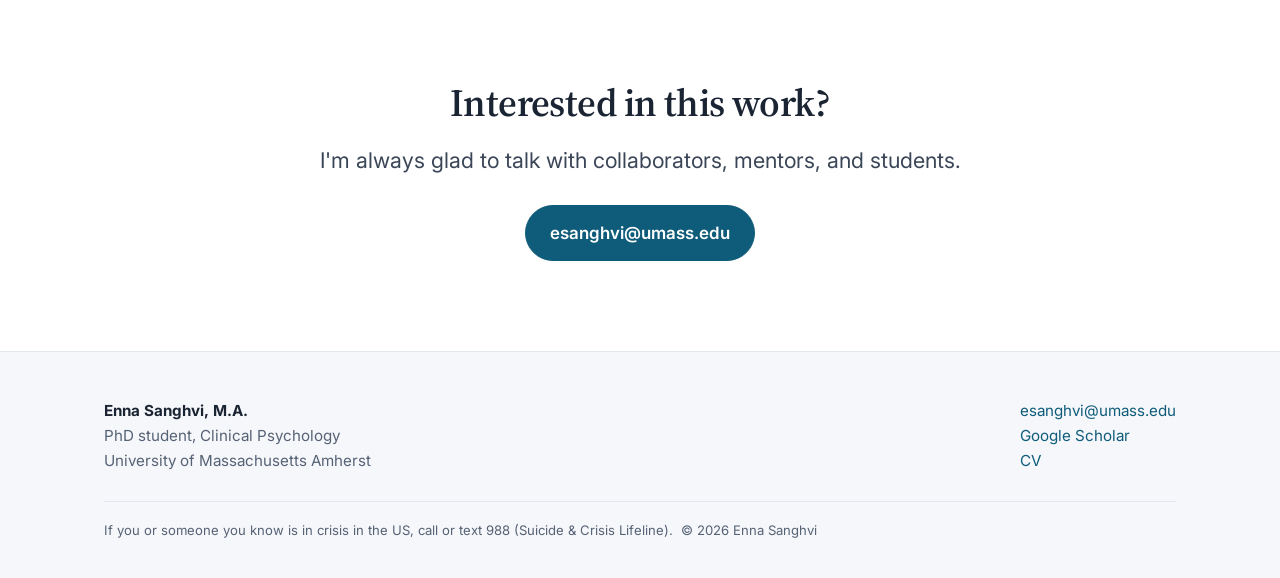
==== commit 78516688: "Add files via upload" ====
--- a/index.html
+++ b/index.html
@@ -92,7 +92,7 @@
 <footer class="site-footer"><div class="wrap">
   <div class="foot-grid">
     <div><strong>Enna Sanghvi, M.A.</strong><br>PhD student, Clinical Psychology<br>University of Massachusetts Amherst</div>
-    <div><a href="mailto:esanghvi@umass.edu">esanghvi@umass.edu</a><br><a href="https://scholar.google.com/citations?user=xVCnvcsAAAAJ&amp;hl=en">Google Scholar</a><br><a href="cv.html">CV &amp; resume</a></div>
+    <div><a href="mailto:esanghvi@umass.edu">esanghvi@umass.edu</a><br><a href="https://scholar.google.com/citations?user=xVCnvcsAAAAJ&amp;hl=en">Google Scholar</a><br><a href="cv.html">CV</a></div>
   </div>
   <p class="fine">If you or someone you know is in crisis in the US, call or text 988 (Suicide &amp; Crisis Lifeline). &nbsp;© <span id="yr"></span> Enna Sanghvi</p>
 </div></footer>
